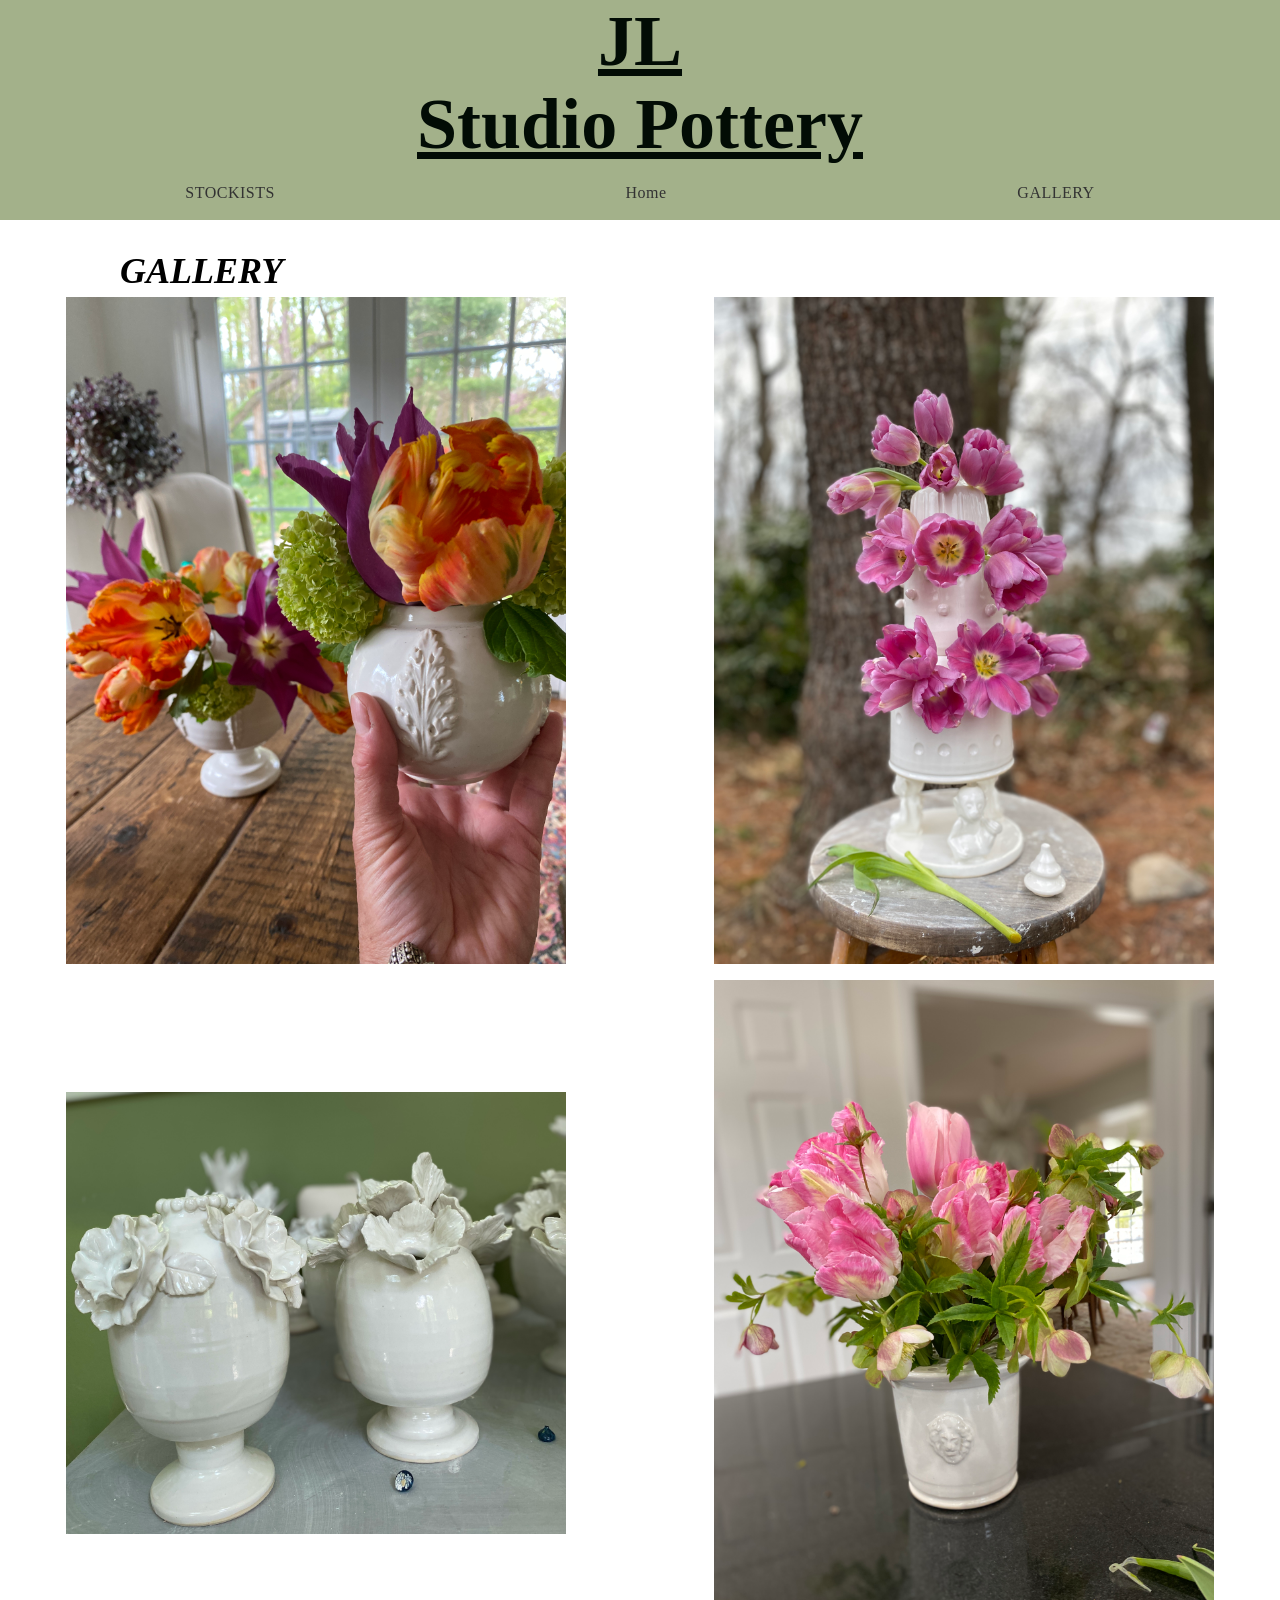
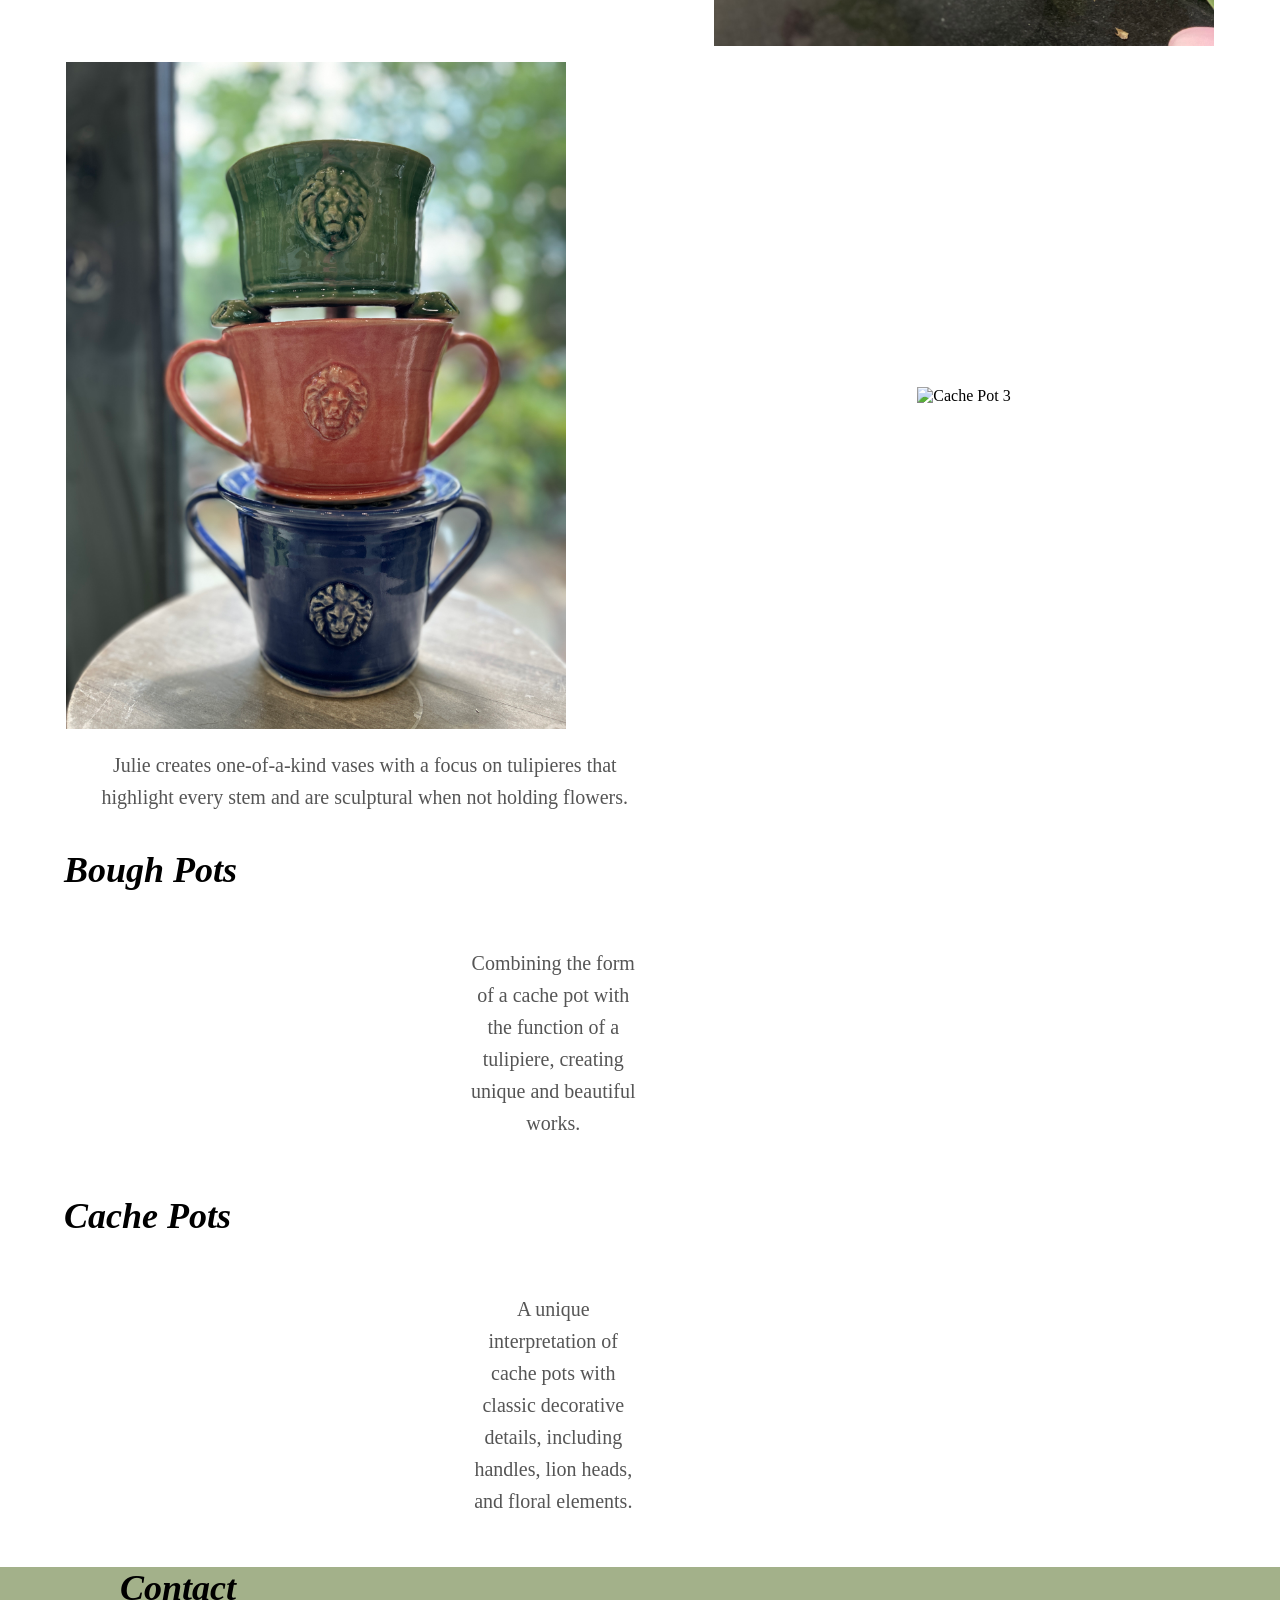
==== gallery.html @ 5f278a39 "Create gallery.html" ====
<!DOCTYPE html>
<html lang="en">

    <head>
        <meta charset="UTF-8">
        <meta name="Keywords" content="Handmade Pottery, Ceramic Art, Tulipieres, Pottery Vases">
        <meta name="author" content="Julie LoRusso">
        <meta name="viewport" content="width=device-width, initial-scale=1.0">
        <title>JL Studio Pottery</title>
        <link rel="stylesheet" href="styles.css">
        <link rel="stockists-section" href="stockist.html">
        <link rel="home-section" href="index.html">
        <link rel="image-section" href="gallery.html">
        <link rel="icon" href="assets/Logo.png" type="image/png">
    </head>

    <header>
        <h1>JL</h1>

        <h1>Studio Pottery</h1>  

        <div class="button-container">
            <a href="stockist.html">STOCKISTS</a>
            <a href="index.html">Home</a>
            <a href="gallery.html">GALLERY</a>
        </div>
    </header>


        <h2>
            GALLERY
        </h2>
        <div class="grid">
            <img class="grid_img" src="assets/Vase1.JPG" alt="Vase 1">
            <img class="grid_img" src="assets/Vase3.JPG" alt="Vase 2">
            <img class="grid_img" src="assets/Vase2.JPG" alt="Vase 3">
            <img class="grid_img" src="assets/Cache_Pot1.JPG" alt="Cache Pot 1">
            <img class="grid_img" src="assets/Cache_Pot2.JPG" alt="Cache Pot 2">
            <img class="grid_img" ssrc="assets/Cache_Pot3.JPG" alt="Cache Pot 3">
        </div>


    




















                <div class="photo-item">
                    
                    <p>Julie creates one-of-a-kind vases with a focus on tulipieres that highlight every stem and are sculptural when not holding flowers.</p>
                </div>
                <div class="photo-item">
                   
                    <p></p>
                </div>
            </div>
        </div>

        <!-- Bough Pots Section -->
        <div class="works-category">
            <h3>Bough Pots</h3>
            <div class="photo-grid">
                <div class="photo-item">
                   
                </div>
                <div class="photo-item">
             
                    <p>Combining the form of a cache pot with the function of a tulipiere, creating unique and beautiful works.</p>
                </div>
                <div class="photo-item">
                    
                </div>
            </div>
        </div>

        <!-- Cache Pots Section -->
        <div class="works-category">
            <h3>Cache Pots</h3>
            <div class="photo-grid">
                <div class="photo-item">

                </div>
                <div class="photo-item">
                    
                    <p>A unique interpretation of cache pots with classic decorative details, including handles, lion heads, and floral elements.</p>
                </div>
                <div class="photo-item">
                    
                </div>
            </div>
        </div>
    </section>









    <footer>
        <h2>
            Contact
        </h2>
        <a href="https://www.instagram.com/jl_pottery?utm_source=ig_web_button_share_sheet&igsh=ZDNlZDc0MzIxNw==">
            <img class="icon" src="assets/instagram.svg" alt="Instagram">
        </a>
        
        <a href="mailto:jlstudiopottery@gmail.com" class="email-button">
            <img class="icon" src="assets/Email.png" alt="Email">
        </a>
</footer>
</body>

</html>
---- styles.css ----
header {
    background-color: #A3B18A;
}

body {
    background-color: #FFFFFF;
    margin: 0;
}

h1 {
    font-size: 72px;
    color: rgb(2, 12, 5);
    margin: 0;
    text-decoration: underline;
    font-family: 'Georgia', serif;
    text-align: center;    
    
}

h2 {
    color: rgb(0, 0, 0);
    margin-left: 120px;
    margin-bottom: 5px;
    font-style: italic;
    font-size: 36px; 
    font-weight: bold;

}

h3 {
    padding-left: 5%;
    font-size: 36px;
    font-style: italic;
}

p {
    margin-left: 7%;
    margin-right: 50%;
    font-size: 20px;
    line-height: 1.6;
    color: #555;
}

footer {
    background-color: #A3B18A;
}

table {
    border: 1px solid black;
    border-collapse: collapse; /* Ensures borders don’t double up */
}

td, th, tr {
    border: 0px solid black;
    padding: 8px;
    text-align: center;
    font-size: 25px; /* Add 'px' to specify units for font size */
}

td a, th a {
    font-size: initial; /* Apply same font size to links */
    color: inherit; /* Make links inherit the text color of the parent */
    text-decoration: none; /* Optional: Remove underline from links */
}



.photo-grid {
    display: grid;
    grid-template-columns: repeat(3, 1fr);
    gap: 15px;
    margin: 20px;
}

.photo-item {
    text-align: center;
    margin: 0;
}


a {
    text-decoration: none;
    color: #4A4A4A; 
    font-family: 'Georgia', serif;
    font-size: 16px;
    letter-spacing: 0.5px;
    transition: color 0.3s ease, transform 0.3s ease;
}
  
    a:hover {
    color: #270eb5; 
    transform: translateY(-2px); 
}
  
  a:focus {
    outline: none;
    border-bottom: 2px solid #150267;
}
  

.button-container {
    display: flex;
    justify-content: space-around;
    align-items: center;
    padding: 10px;
    background-color: #A3B18A; 
}

.button-container a {
    text-decoration: none;
    color: #333;
    font-size: 16px;
    padding: 8px 12px;
    transition: color 0.3s ease;
}

.button-container a:hover {
    color: #007bff; 
}

.centered-flex {
	display: flex;
	justify-content: center;
	align-items: center;
}




#main-img {
    margin: 20px;
}


.icon {
    width: clamp(50px, 3vw, 100px);
    margin-left: 100px;
  }
  
#stockist_table {
    margin-left: 10%;
    margin-right: 10%;
    display: block;
} 

.website_link {
    color: #A3B18A;
    white-space: nowrap;
}

.grid {
    display: grid;
    grid-template-columns: repeat(2, 1fr); /* Create 3 equal columns */
    gap: 16px; /* Add spacing between items */
    justify-items: center; /* Center items horizontally within their grid cells */
    align-items: center; /* Center items vertically within their grid cells */
}

.grid_img {
    max-width: 500px; /* Ensure images fit within their grid cells */
    height: auto; /* Maintain aspect ratio */
}
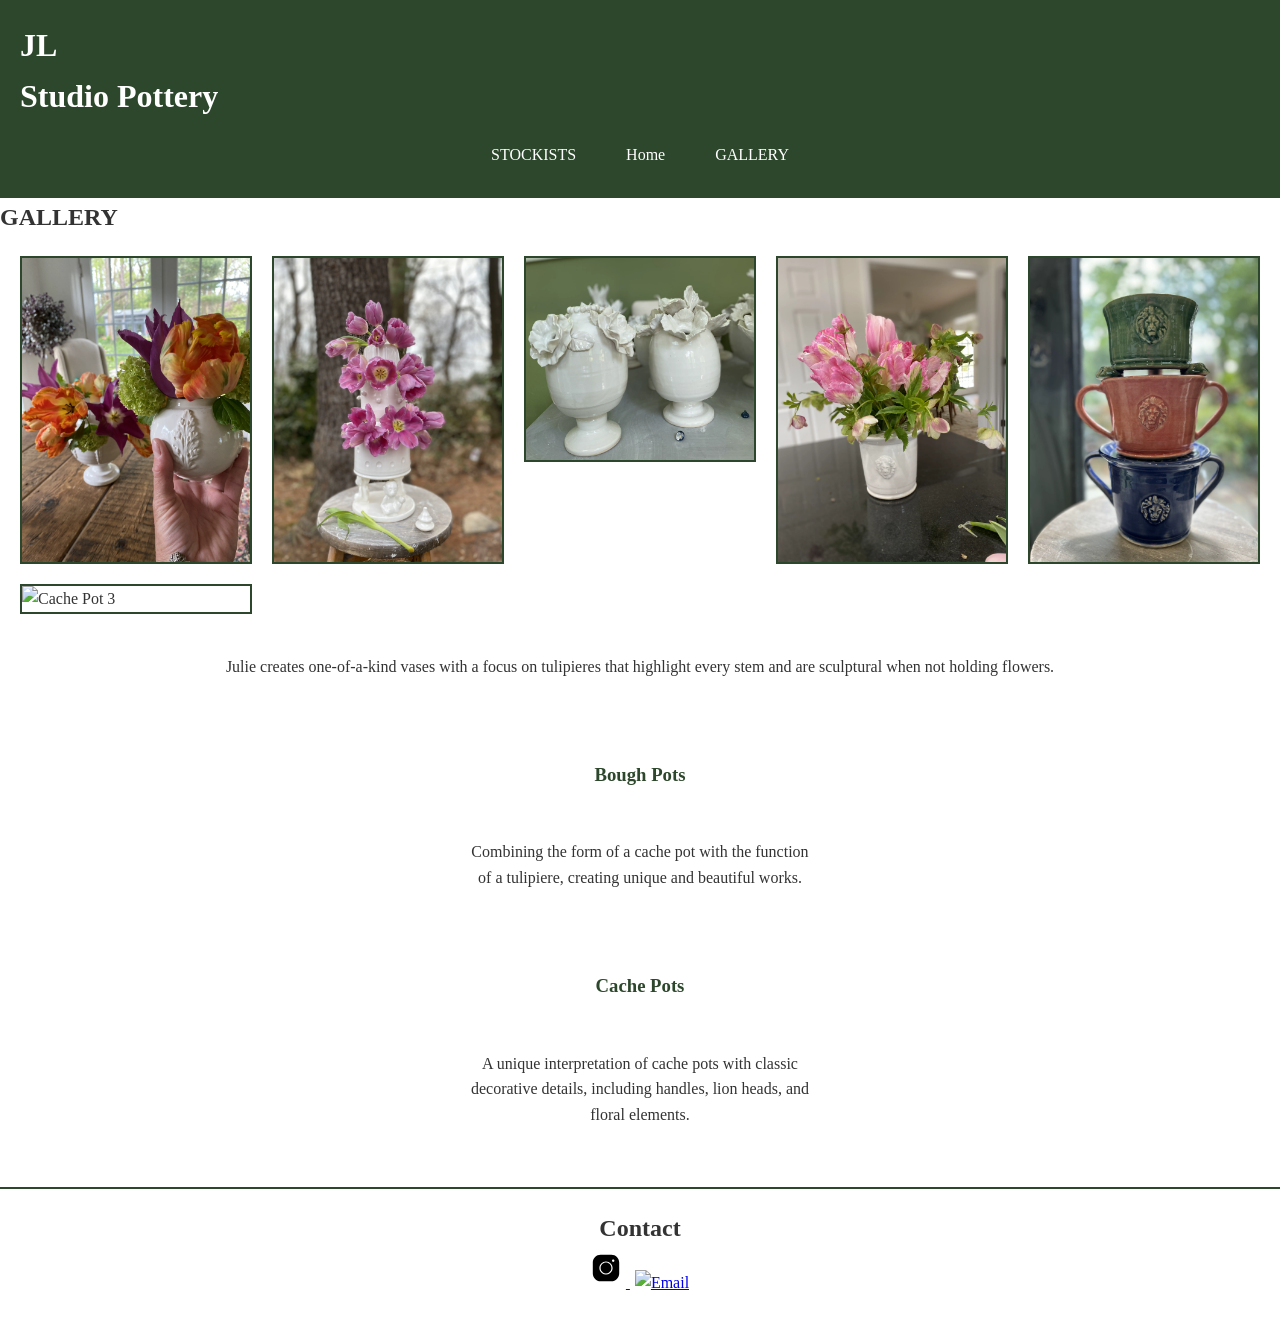
==== commit bbc1a473: "Update gallery.html" ====
--- a/gallery.html
+++ b/gallery.html
@@ -31,12 +31,12 @@
             GALLERY
         </h2>
         <div class="grid">
-            <img class="grid_img" src="assets/Vase1.JPG" alt="Vase 1">
-            <img class="grid_img" src="assets/Vase3.JPG" alt="Vase 2">
-            <img class="grid_img" src="assets/Vase2.JPG" alt="Vase 3">
-            <img class="grid_img" src="assets/Cache_Pot1.JPG" alt="Cache Pot 1">
-            <img class="grid_img" src="assets/Cache_Pot2.JPG" alt="Cache Pot 2">
-            <img class="grid_img" ssrc="assets/Cache_Pot3.JPG" alt="Cache Pot 3">
+            <img class="grid_img" src="assets/Vase1.webp" alt="Vase 1">
+            <img class="grid_img" src="assets/Vase3.webp" alt="Vase 2">
+            <img class="grid_img" src="assets/Vase2.webp" alt="Vase 3">
+            <img class="grid_img" src="assets/Cache_Pot1.webp" alt="Cache Pot 1">
+            <img class="grid_img" src="assets/Cache_Pot2.webp" alt="Cache Pot 2">
+            <img class="grid_img" ssrc="assets/Cache_Pot3.webp" alt="Cache Pot 3">
         </div>
 
 
--- a/styles.css
+++ b/styles.css
@@ -1,163 +1,252 @@
+/* Reset & Variables */
+* {
+  margin: 0;
+  padding: 0;
+  box-sizing: border-box;
+}
+
+:root {
+  --accent-color: #2c472b; /* Specified dark green */
+  --bg-color: #fff;
+  --text-color: #333;
+  --header-text: #fff;
+  --transition: 0.3s ease;
+}
+
+/* Global Styles */
+body {
+  background: var(--bg-color);
+  color: var(--text-color);
+  font-family: 'Crimson Text', serif;
+  line-height: 1.6;
+}
+
+/* Header */
 header {
-    background-color: #A3B18A;
-}
-
-body {
-    background-color: #FFFFFF;
-    margin: 0;
-}
-
-h1 {
-    font-size: 72px;
-    color: rgb(2, 12, 5);
-    margin: 0;
-    text-decoration: underline;
-    font-family: 'Georgia', serif;
-    text-align: center;    
-    
-}
-
-h2 {
-    color: rgb(0, 0, 0);
-    margin-left: 120px;
-    margin-bottom: 5px;
-    font-style: italic;
-    font-size: 36px; 
-    font-weight: bold;
-
-}
-
-h3 {
-    padding-left: 5%;
-    font-size: 36px;
-    font-style: italic;
-}
-
-p {
-    margin-left: 7%;
-    margin-right: 50%;
-    font-size: 20px;
-    line-height: 1.6;
-    color: #555;
-}
-
+  background: var(--accent-color);
+  padding: 20px;
+  position: sticky;
+  top: 0;
+  z-index: 100;
+}
+
+.header-content {
+  display: flex;
+  align-items: center;
+  justify-content: space-between;
+}
+
+header h1 {
+  font-family: 'Playfair Display', serif;
+  font-weight: 600;
+  color: var(--header-text);
+}
+
+.main-nav ul {
+  list-style: none;
+  display: flex;
+  gap: 20px;
+}
+
+.main-nav a {
+  text-decoration: none;
+  color: var(--header-text);
+  transition: color var(--transition);
+}
+
+.main-nav a:hover {
+  color: var(--bg-color);
+}
+
+/* Hero Section */
+.hero {
+  text-align: center;
+  padding: 20px;
+}
+
+.responsive-image {
+  width: 100%;
+  max-width: 80%;
+  height: auto;
+  transition: transform var(--transition);
+  margin: 0 auto;
+}
+
+.responsive-image:hover {
+  transform: scale(1.05);
+}
+
+/* About Section */
+.about-section {
+  padding: 40px 20px;
+}
+
+.about-section h2 {
+  margin-bottom: 20px;
+  color: var(--accent-color);
+}
+
+.lead-text {
+  font-size: 1.1em;
+  margin-bottom: 20px;
+}
+
+/* CTA Section */
+.cta-section {
+  background: var(--accent-color);
+  color: #fff;
+  padding: 40px 20px;
+  text-align: center;
+  animation: fadeIn 2s ease-in-out;
+}
+
+.cta-button {
+  display: inline-block;
+  background: #fff;
+  color: var(--accent-color);
+  padding: 10px 20px;
+  margin-top: 20px;
+  text-decoration: none;
+  transition: background var(--transition), color var(--transition);
+}
+
+.cta-button:hover {
+  background: var(--accent-color);
+  color: #fff;
+}
+
+/* Footer */
 footer {
-    background-color: #A3B18A;
-}
-
-table {
-    border: 1px solid black;
-    border-collapse: collapse; /* Ensures borders don’t double up */
-}
-
-td, th, tr {
-    border: 0px solid black;
-    padding: 8px;
-    text-align: center;
-    font-size: 25px; /* Add 'px' to specify units for font size */
-}
-
-td a, th a {
-    font-size: initial; /* Apply same font size to links */
-    color: inherit; /* Make links inherit the text color of the parent */
-    text-decoration: none; /* Optional: Remove underline from links */
-}
-
-
-
+  background: var(--bg-color);
+  border-top: 2px solid var(--accent-color);
+  padding: 20px;
+  text-align: center;
+}
+
+.footer-heading {
+  color: var(--accent-color);
+  margin-bottom: 10px;
+}
+
+.social-links {
+  margin-bottom: 10px;
+}
+
+.social-icon img {
+  width: 30px;
+  height: 30px;
+  transition: transform var(--transition);
+}
+
+.social-icon img:hover {
+  transform: scale(1.1);
+}
+
+/* Animations */
+@keyframes fadeIn {
+  from { opacity: 0; }
+  to { opacity: 1; }
+}
+
+/* Responsive */
+@media (max-width: 768px) {
+  .header-content {
+    flex-direction: column;
+  }
+  .main-nav ul {
+    flex-direction: column;
+    gap: 10px;
+  }
+  .responsive-image {
+    max-width: 90%;
+  }
+}
+
+/* ---------------- Gallery Page Styles ---------------- */
+
+/* Button Container in Header */
+.button-container {
+  display: flex;
+  gap: 20px;
+  justify-content: center;
+  margin-top: 10px;
+}
+
+.button-container a {
+  background: var(--accent-color);
+  color: var(--header-text);
+  padding: 10px 15px;
+  text-decoration: none;
+  transition: background var(--transition);
+}
+
+.button-container a:hover {
+  background: var(--bg-color);
+  color: var(--accent-color);
+  border: 1px solid var(--accent-color);
+}
+
+/* Gallery Grid */
+.grid {
+  display: grid;
+  grid-template-columns: repeat(auto-fit, minmax(200px, 1fr));
+  gap: 20px;
+  padding: 20px;
+}
+
+.grid_img {
+  width: 100%;
+  height: auto;
+  border: 2px solid var(--accent-color);
+  transition: transform var(--transition);
+}
+
+.grid_img:hover {
+  transform: scale(1.05);
+}
+
+/* Photo Item */
+.photo-item {
+  padding: 20px;
+  text-align: center;
+}
+
+/* Works Category */
+.works-category {
+  padding: 20px;
+}
+
+.works-category h3 {
+  color: var(--accent-color);
+  margin-bottom: 10px;
+  text-align: center;
+}
+
+/* Photo Grid within Works Category */
 .photo-grid {
-    display: grid;
-    grid-template-columns: repeat(3, 1fr);
-    gap: 15px;
-    margin: 20px;
-}
-
-.photo-item {
-    text-align: center;
-    margin: 0;
-}
-
-
-a {
-    text-decoration: none;
-    color: #4A4A4A; 
-    font-family: 'Georgia', serif;
-    font-size: 16px;
-    letter-spacing: 0.5px;
-    transition: color 0.3s ease, transform 0.3s ease;
-}
-  
-    a:hover {
-    color: #270eb5; 
-    transform: translateY(-2px); 
-}
-  
-  a:focus {
-    outline: none;
-    border-bottom: 2px solid #150267;
-}
-  
-
-.button-container {
-    display: flex;
-    justify-content: space-around;
-    align-items: center;
-    padding: 10px;
-    background-color: #A3B18A; 
-}
-
-.button-container a {
-    text-decoration: none;
-    color: #333;
-    font-size: 16px;
-    padding: 8px 12px;
-    transition: color 0.3s ease;
-}
-
-.button-container a:hover {
-    color: #007bff; 
-}
-
-.centered-flex {
-	display: flex;
-	justify-content: center;
-	align-items: center;
-}
-
-
-
-
-#main-img {
-    margin: 20px;
-}
-
-
+  display: grid;
+  grid-template-columns: repeat(auto-fit, minmax(200px, 1fr));
+  gap: 20px;
+  padding: 20px;
+}
+
+/* Footer Icon */
 .icon {
-    width: clamp(50px, 3vw, 100px);
-    margin-left: 100px;
-  }
-  
-#stockist_table {
-    margin-left: 10%;
-    margin-right: 10%;
-    display: block;
-} 
-
-.website_link {
-    color: #A3B18A;
-    white-space: nowrap;
-}
-
-.grid {
-    display: grid;
-    grid-template-columns: repeat(2, 1fr); /* Create 3 equal columns */
-    gap: 16px; /* Add spacing between items */
-    justify-items: center; /* Center items horizontally within their grid cells */
-    align-items: center; /* Center items vertically within their grid cells */
-}
-
-.grid_img {
-    max-width: 500px; /* Ensure images fit within their grid cells */
-    height: auto; /* Maintain aspect ratio */
-}
-
+  width: 30px;
+  height: 30px;
+  margin: 5px;
+  transition: transform var(--transition);
+}
+
+.icon:hover {
+  transform: scale(1.1);
+}
+
+/* Responsive Adjustments for Gallery Page */
+@media (max-width: 768px) {
+  .button-container {
+    flex-direction: column;
+    gap: 10px;
+  }
+}
+
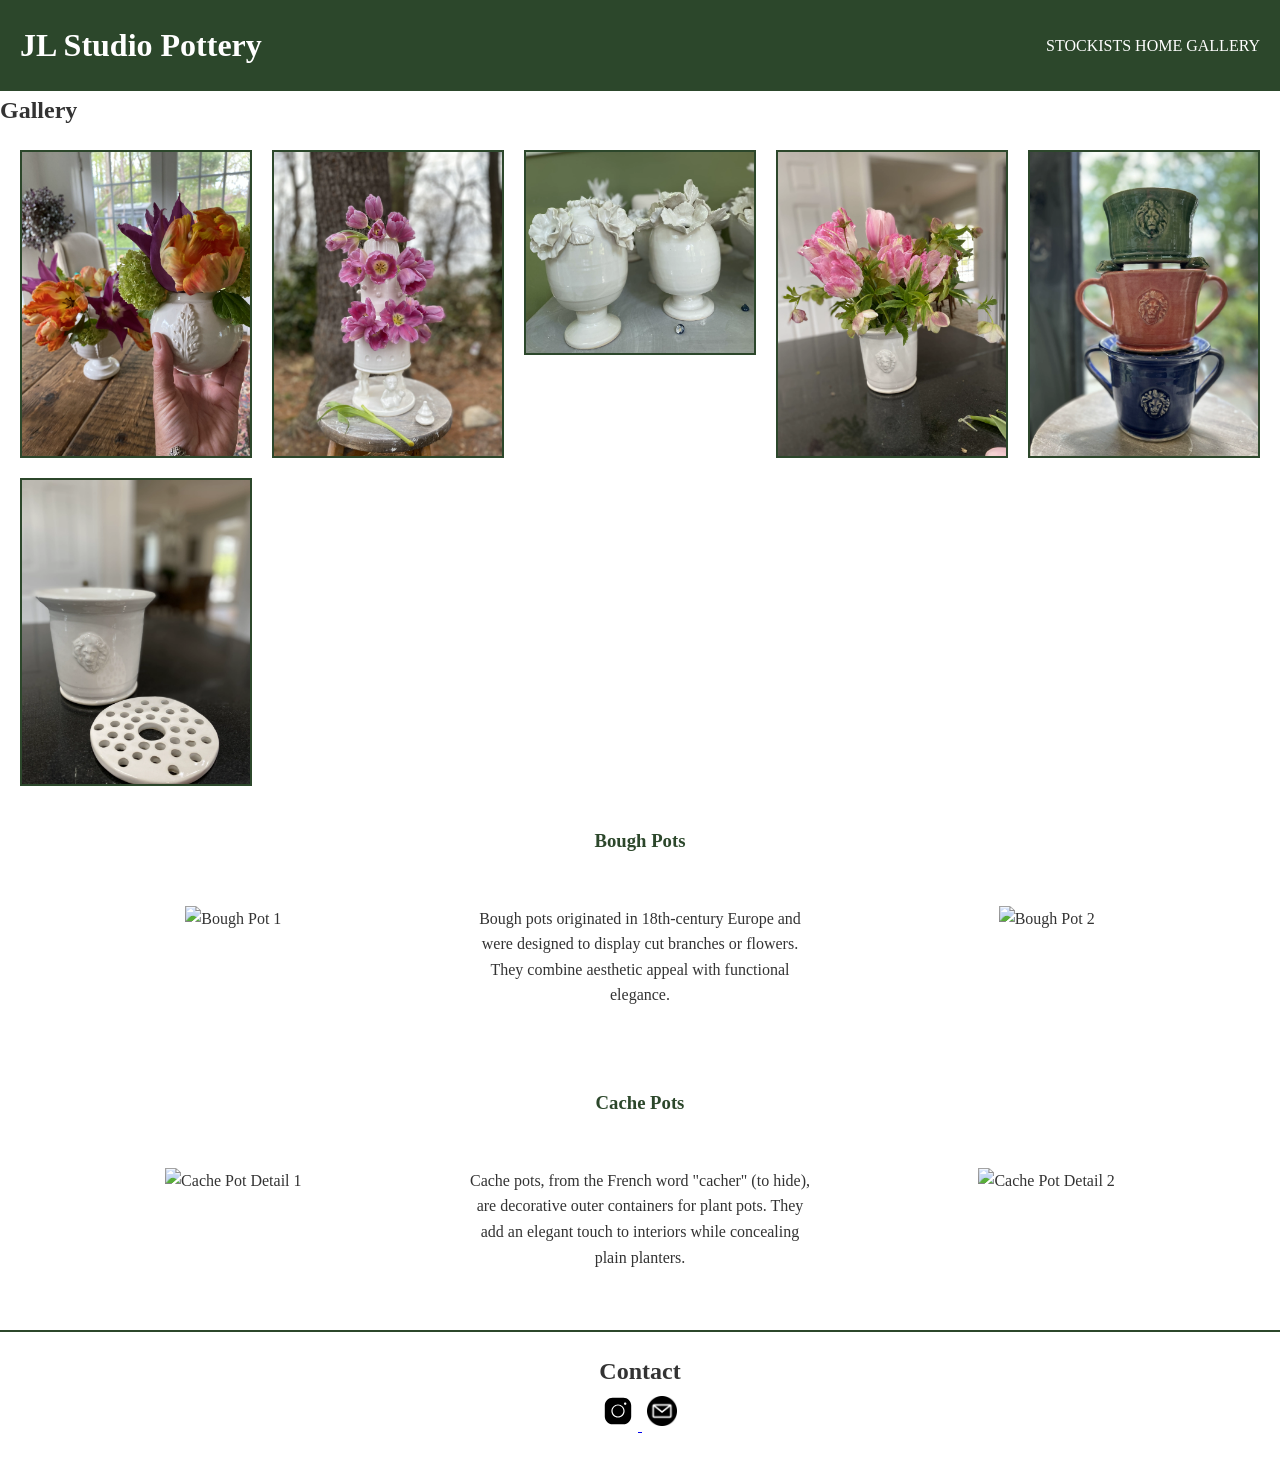
==== commit 4ce34d7a: "Update gallery.html" ====
--- a/gallery.html
+++ b/gallery.html
@@ -1,134 +1,82 @@
 <!DOCTYPE html>
 <html lang="en">
-
-    <head>
-        <meta charset="UTF-8">
-        <meta name="Keywords" content="Handmade Pottery, Ceramic Art, Tulipieres, Pottery Vases">
-        <meta name="author" content="Julie LoRusso">
-        <meta name="viewport" content="width=device-width, initial-scale=1.0">
-        <title>JL Studio Pottery</title>
-        <link rel="stylesheet" href="styles.css">
-        <link rel="stockists-section" href="stockist.html">
-        <link rel="home-section" href="index.html">
-        <link rel="image-section" href="gallery.html">
-        <link rel="icon" href="assets/Logo.png" type="image/png">
-    </head>
-
+  <head>
+    <meta charset="UTF-8" />
+    <meta name="Keywords" content="Handmade Pottery, Ceramic Art, Tulipieres, Pottery Vases" />
+    <meta name="author" content="Julie LoRusso" />
+    <meta name="viewport" content="width=device-width, initial-scale=1.0" />
+    <title>JL Studio Pottery - Gallery</title>
+    <link rel="stylesheet" href="styles.css" />
+    <link rel="icon" href="assets/Logo.webp" type="image/webp" />
+  </head>
+  <body>
     <header>
-        <h1>JL</h1>
-
-        <h1>Studio Pottery</h1>  
-
-        <div class="button-container">
-            <a href="stockist.html">STOCKISTS</a>
-            <a href="index.html">Home</a>
-            <a href="gallery.html">GALLERY</a>
+      <div class="header-content">
+        <h1 class="centered-title">JL Studio Pottery</h1>
+        <nav class="main-nav">
+          <a href="stockist.html">STOCKISTS</a>
+          <a href="index.html">HOME</a>
+          <a href="gallery.html">GALLERY</a>
+        </nav>
+      </div>
+    </header>
+    <main>
+      <section class="gallery-section">
+        <h2 class="centered-title">Gallery</h2>
+        <div class="grid">
+          <img class="grid_img" src="assets/Vase1.webp" alt="Vase 1" />
+          <img class="grid_img" src="assets/Vase3.webp" alt="Vase 2" />
+          <img class="grid_img" src="assets/Vase2.webp" alt="Vase 3" />
+          <img class="grid_img" src="assets/Cache_Pot1.webp" alt="Cache Pot 1" />
+          <img class="grid_img" src="assets/Cache_Pot2.webp" alt="Cache Pot 2" />
+          <img class="grid_img" src="assets/Cache_Pot3.webp" alt="Cache Pot 3" />
         </div>
-    </header>
-
-
-        <h2>
-            GALLERY
-        </h2>
-        <div class="grid">
-            <img class="grid_img" src="assets/Vase1.webp" alt="Vase 1">
-            <img class="grid_img" src="assets/Vase3.webp" alt="Vase 2">
-            <img class="grid_img" src="assets/Vase2.webp" alt="Vase 3">
-            <img class="grid_img" src="assets/Cache_Pot1.webp" alt="Cache Pot 1">
-            <img class="grid_img" src="assets/Cache_Pot2.webp" alt="Cache Pot 2">
-            <img class="grid_img" ssrc="assets/Cache_Pot3.webp" alt="Cache Pot 3">
+      </section>
+      <section class="works-section">
+        <div class="works-category">
+          <h3>Bough Pots</h3>
+          <div class="photo-grid">
+            <div class="photo-item">
+              <img src="assets/BoughPot1.webp" alt="Bough Pot 1" />
+            </div>
+            <div class="photo-item">
+              <p>
+                Bough pots originated in 18th-century Europe and were designed to display cut branches or flowers. They combine aesthetic appeal with functional elegance.
+              </p>
+            </div>
+            <div class="photo-item">
+              <img src="assets/BoughPot2.webp" alt="Bough Pot 2" />
+            </div>
+          </div>
         </div>
-
-
-    
-
-
-
-
-
-
-
-
-
-
-
-
-
-
-
-
-
-
-
-
-                <div class="photo-item">
-                    
-                    <p>Julie creates one-of-a-kind vases with a focus on tulipieres that highlight every stem and are sculptural when not holding flowers.</p>
-                </div>
-                <div class="photo-item">
-                   
-                    <p></p>
-                </div>
+        <div class="works-category">
+          <h3>Cache Pots</h3>
+          <div class="photo-grid">
+            <div class="photo-item">
+              <img src="assets/CachePotDetail1.webp" alt="Cache Pot Detail 1" />
             </div>
+            <div class="photo-item">
+              <p>
+                Cache pots, from the French word "cacher" (to hide), are decorative outer containers for plant pots. They add an elegant touch to interiors while concealing plain planters.
+              </p>
+            </div>
+            <div class="photo-item">
+              <img src="assets/CachePotDetail2.webp" alt="Cache Pot Detail 2" />
+            </div>
+          </div>
         </div>
-
-        <!-- Bough Pots Section -->
-        <div class="works-category">
-            <h3>Bough Pots</h3>
-            <div class="photo-grid">
-                <div class="photo-item">
-                   
-                </div>
-                <div class="photo-item">
-             
-                    <p>Combining the form of a cache pot with the function of a tulipiere, creating unique and beautiful works.</p>
-                </div>
-                <div class="photo-item">
-                    
-                </div>
-            </div>
-        </div>
-
-        <!-- Cache Pots Section -->
-        <div class="works-category">
-            <h3>Cache Pots</h3>
-            <div class="photo-grid">
-                <div class="photo-item">
-
-                </div>
-                <div class="photo-item">
-                    
-                    <p>A unique interpretation of cache pots with classic decorative details, including handles, lion heads, and floral elements.</p>
-                </div>
-                <div class="photo-item">
-                    
-                </div>
-            </div>
-        </div>
-    </section>
-
-
-
-
-
-
-
-
-
+      </section>
+    </main>
     <footer>
-        <h2>
-            Contact
-        </h2>
-        <a href="https://www.instagram.com/jl_pottery?utm_source=ig_web_button_share_sheet&igsh=ZDNlZDc0MzIxNw==">
-            <img class="icon" src="assets/instagram.svg" alt="Instagram">
+      <h2 class="centered-title">Contact</h2>
+      <div class="footer-social">
+        <a href="https://www.instagram.com/jl_pottery" aria-label="Instagram">
+          <img class="icon" src="assets/instagram.svg" alt="Instagram" />
         </a>
-        
-        <a href="mailto:jlstudiopottery@gmail.com" class="email-button">
-            <img class="icon" src="assets/Email.png" alt="Email">
+        <a href="mailto:jlstudiopottery@gmail.com" aria-label="Email">
+          <img class="icon" src="assets/Email.webp" alt="Email" />
         </a>
-</footer>
-</body>
-
+      </div>
+    </footer>
+  </body>
 </html>
-
- 
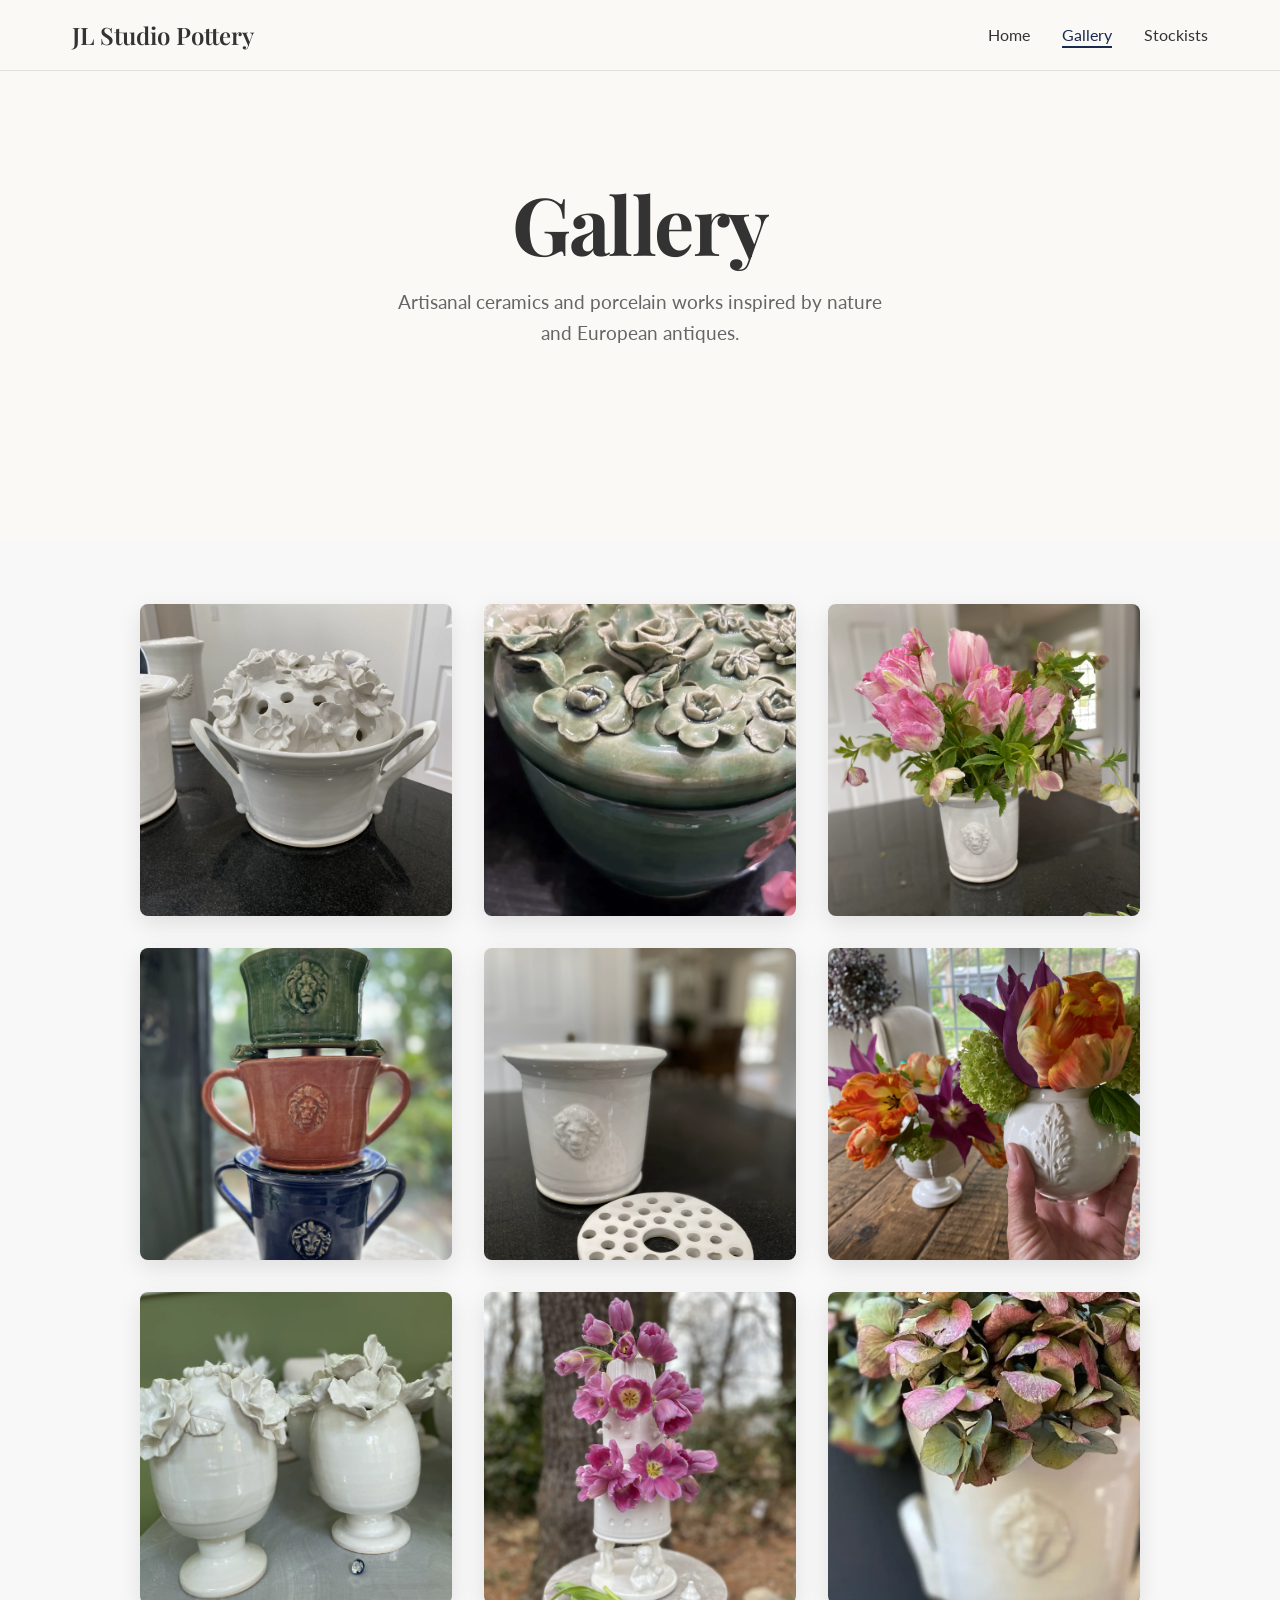
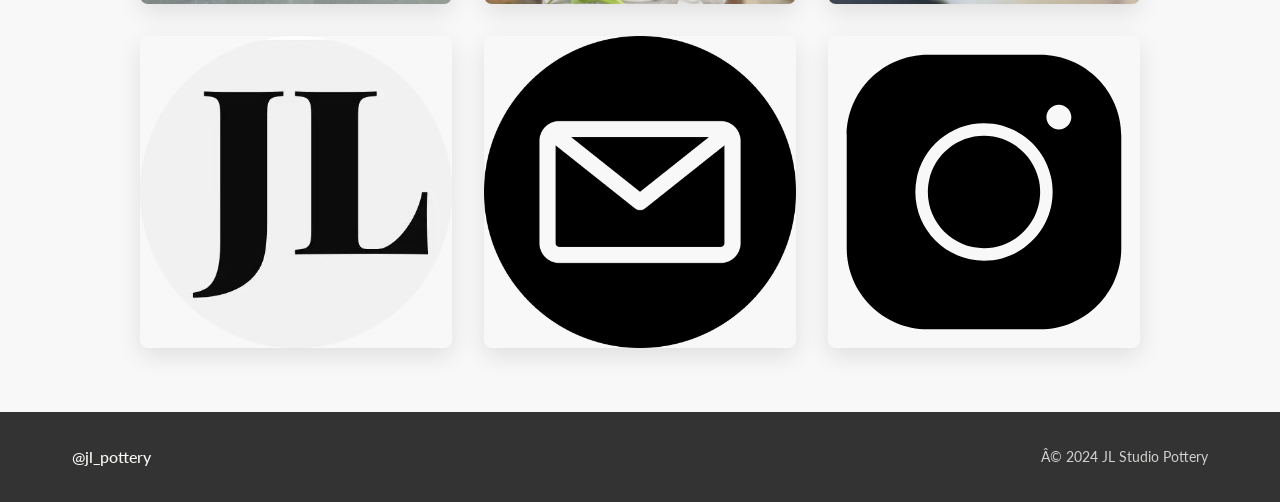
==== commit d4ce3dbf: "Complete implementation of all stages in IMPLEMENTATION_PLAN.md" ====
--- a/gallery.html
+++ b/gallery.html
@@ -1,82 +1,134 @@
 <!DOCTYPE html>
 <html lang="en">
-  <head>
-    <meta charset="UTF-8" />
-    <meta name="Keywords" content="Handmade Pottery, Ceramic Art, Tulipieres, Pottery Vases" />
-    <meta name="author" content="Julie LoRusso" />
-    <meta name="viewport" content="width=device-width, initial-scale=1.0" />
-    <title>JL Studio Pottery - Gallery</title>
-    <link rel="stylesheet" href="styles.css" />
-    <link rel="icon" href="assets/Logo.webp" type="image/webp" />
-  </head>
-  <body>
-    <header>
-      <div class="header-content">
-        <h1 class="centered-title">JL Studio Pottery</h1>
-        <nav class="main-nav">
-          <a href="stockist.html">STOCKISTS</a>
-          <a href="index.html">HOME</a>
-          <a href="gallery.html">GALLERY</a>
-        </nav>
-      </div>
-    </header>
-    <main>
-      <section class="gallery-section">
-        <h2 class="centered-title">Gallery</h2>
-        <div class="grid">
-          <img class="grid_img" src="assets/Vase1.webp" alt="Vase 1" />
-          <img class="grid_img" src="assets/Vase3.webp" alt="Vase 2" />
-          <img class="grid_img" src="assets/Vase2.webp" alt="Vase 3" />
-          <img class="grid_img" src="assets/Cache_Pot1.webp" alt="Cache Pot 1" />
-          <img class="grid_img" src="assets/Cache_Pot2.webp" alt="Cache Pot 2" />
-          <img class="grid_img" src="assets/Cache_Pot3.webp" alt="Cache Pot 3" />
+<head>
+    <meta charset=\"UTF-8\">
+    <meta name=\"viewport\" content=\"width=device-width, initial-scale=1.0\">
+    <meta name=\"description\" content=\"Explore the gallery of JL Studio Pottery by Julie LoRusso. Discover unique artisanal ceramics and porcelain works inspired by nature and European antiques.\">
+    <!-- Open Graph / Facebook -->
+    <meta property=\"og:type\" content=\"website\">
+    <meta property=\"og:url\" content=\"https://jlstudiopottery.com/gallery.html\">
+    <meta property=\"og:title\" content=\"Gallery - JL Studio Pottery\">
+    <meta property=\"og:description\" content=\"Explore the gallery of JL Studio Pottery by Julie LoRusso. Discover unique artisanal ceramics and porcelain works inspired by nature and European antiques.\">
+    <meta property=\"og:image\" content=\"https://jlstudiopottery.com/assets/Bough_Pot1.webp\">
+    <!-- Twitter -->
+    <meta property=\"twitter:card\" content=\"summary_large_image\">
+    <meta property=\"twitter:url\" content=\"https://jlstudiopottery.com/gallery.html\">
+    <meta property=\"twitter:title\" content=\"Gallery - JL Studio Pottery\">
+    <meta property=\"twitter:description\" content=\"Explore the gallery of JL Studio Pottery by Julie LoRusso. Discover unique artisanal ceramics and porcelain works inspired by nature and European antiques.\">
+    <meta property=\"twitter:image\" content=\"https://jlstudiopottery.com/assets/Bough_Pot1.webp\">
+    <title>Gallery - JL Studio Pottery</title>
+    
+    <!-- Google Fonts -->
+    <link rel="preconnect" href="https://fonts.googleapis.com">
+    <link rel="preconnect" href="https://fonts.gstatic.com" crossorigin>
+    <link href="https://fonts.googleapis.com/css2?family=Playfair+Display:wght@400;600;700&family=Lato:wght@300;400;700&display=swap" rel="stylesheet">
+    
+    <!-- Stylesheet -->
+    <link rel="stylesheet" href="style.css">
+</head>
+<body>
+    <!-- Global Navigation -->
+    <nav class="global-nav">
+        <div class="container">
+            <div class="nav-content">
+                <a href="index.html" class="nav-logo">JL Studio Pottery</a>
+                <ul class="nav-links">
+                    <li><a href="index.html" class="nav-link">Home</a></li>
+                    <li><a href="gallery.html" class="nav-link active">Gallery</a></li>
+                    <li><a href="index.html#stockists" class="nav-link">Stockists</a></li>
+                </ul>
+            </div>
         </div>
-      </section>
-      <section class="works-section">
-        <div class="works-category">
-          <h3>Bough Pots</h3>
-          <div class="photo-grid">
-            <div class="photo-item">
-              <img src="assets/BoughPot1.webp" alt="Bough Pot 1" />
+    </nav>
+
+    <!-- Gallery Header -->
+    <section class="gallery-header">
+        <div class="container">
+            <h1>Gallery</h1>
+            <p>Artisanal ceramics and porcelain works inspired by nature and European antiques.</p>
+        </div>
+    </section>
+
+    <!-- Gallery Grid -->
+    <section class="gallery">
+        <div class="container">
+            <div class="gallery-grid">
+                <!-- Pottery and floral-themed images -->
+                <div class="gallery-item">
+                    <img src="assets/Bough_Pot1.webp" 
+                         alt="Bough Pot 1" 
+                         class="gallery-image">
+                </div>
+                <div class="gallery-item">
+                    <img src="assets/Bough_Pot2.webp" 
+                         alt="Bough Pot 2" 
+                         class="gallery-image">
+                </div>
+                <div class="gallery-item">
+                    <img src="assets/Cache_Pot1.webp" 
+                         alt="Cache Pot 1" 
+                         class="gallery-image">
+                </div>
+                <div class="gallery-item">
+                    <img src="assets/Cache_Pot2.webp" 
+                         alt="Cache Pot 2" 
+                         class="gallery-image">
+                </div>
+                <div class="gallery-item">
+                    <img src="assets/Cache_Pot3.webp" 
+                         alt="Cache Pot 3" 
+                         class="gallery-image">
+                </div>
+                <div class="gallery-item">
+                    <img src="assets/Vase1.webp" 
+                         alt="Vase 1" 
+                         class="gallery-image">
+                </div>
+                <div class="gallery-item">
+                    <img src="assets/Vase2.webp" 
+                         alt="Vase 2" 
+                         class="gallery-image">
+                </div>
+                <div class="gallery-item">
+                    <img src="assets/Vase3.webp" 
+                         alt="Vase 3" 
+                         class="gallery-image">
+                </div>
+                <div class="gallery-item">
+                    <img src="assets/lion-urn.webp" 
+                         alt="Lion Urn" 
+                         class="gallery-image">
+                </div>
+                <div class="gallery-item">
+                    <img src="assets/Logo.webp" 
+                         alt="Logo" 
+                         class="gallery-image">
+                </div>
+                <div class="gallery-item">
+                    <img src="assets/Email.webp" 
+                         alt="Email" 
+                         class="gallery-image">
+                </div>
+                <div class="gallery-item">
+                    <img src="assets/instagram.svg" 
+                         alt="Instagram" 
+                         class="gallery-image">
+                </div>
             </div>
-            <div class="photo-item">
-              <p>
-                Bough pots originated in 18th-century Europe and were designed to display cut branches or flowers. They combine aesthetic appeal with functional elegance.
-              </p>
+        </div>
+    </section>
+
+    <!-- Global Footer -->
+    <footer class="global-footer">
+        <div class="container">
+            <div class="footer-content">
+                <a href="https://www.instagram.com/jl_pottery/" target="_blank" rel="noopener" class="footer-link">@jl_pottery</a>
+                <p class="footer-copyright">© 2024 JL Studio Pottery</p>
             </div>
-            <div class="photo-item">
-              <img src="assets/BoughPot2.webp" alt="Bough Pot 2" />
-            </div>
-          </div>
         </div>
-        <div class="works-category">
-          <h3>Cache Pots</h3>
-          <div class="photo-grid">
-            <div class="photo-item">
-              <img src="assets/CachePotDetail1.webp" alt="Cache Pot Detail 1" />
-            </div>
-            <div class="photo-item">
-              <p>
-                Cache pots, from the French word "cacher" (to hide), are decorative outer containers for plant pots. They add an elegant touch to interiors while concealing plain planters.
-              </p>
-            </div>
-            <div class="photo-item">
-              <img src="assets/CachePotDetail2.webp" alt="Cache Pot Detail 2" />
-            </div>
-          </div>
-        </div>
-      </section>
-    </main>
-    <footer>
-      <h2 class="centered-title">Contact</h2>
-      <div class="footer-social">
-        <a href="https://www.instagram.com/jl_pottery" aria-label="Instagram">
-          <img class="icon" src="assets/instagram.svg" alt="Instagram" />
-        </a>
-        <a href="mailto:jlstudiopottery@gmail.com" aria-label="Email">
-          <img class="icon" src="assets/Email.webp" alt="Email" />
-        </a>
-      </div>
     </footer>
-  </body>
+
+    <!-- JavaScript -->
+    <script src="script.js"></script>
+</body>
 </html>
--- a/style.css
+++ b/style.css
@@ -0,0 +1,416 @@
+/* ===== RESET & BASE STYLES ===== */
+* {
+    margin: 0;
+    padding: 0;
+    box-sizing: border-box;
+}
+
+html {
+    scroll-behavior: smooth;
+}
+
+body {
+    font-family: 'Lato', sans-serif;
+    font-weight: 400;
+    line-height: 1.6;
+    color: #333333;
+    background-color: #FAF9F6;
+    -webkit-font-smoothing: antialiased;
+    -moz-osx-font-smoothing: grayscale;
+}
+
+/* ===== TYPOGRAPHY ===== */
+h1, h2, h3, h4 {
+    font-family: 'Playfair Display', serif;
+    font-weight: 600;
+    line-height: 1.2;
+    margin-bottom: 1rem;
+}
+
+h1 {
+    font-size: clamp(3rem, 8vw, 5rem);
+    font-weight: 700;
+    letter-spacing: -0.02em;
+}
+
+h2 {
+    font-size: clamp(1.5rem, 4vw, 2.5rem);
+    font-weight: 400;
+    color: #192A51;
+}
+
+h3 {
+    font-size: clamp(1.8rem, 4vw, 2.2rem);
+    margin-bottom: 2rem;
+}
+
+h4 {
+    font-size: 1.3rem;
+    margin-bottom: 0.5rem;
+    color: #192A51;
+}
+
+p {
+    font-size: 1.1rem;
+    margin-bottom: 1.5rem;
+    max-width: 65ch;
+}
+
+/* ===== LAYOUT & CONTAINERS ===== */
+.container {
+    max-width: 1200px;
+    margin: 0 auto;
+    padding: 0 2rem;
+}
+
+section {
+    padding: 6rem 0;
+}
+
+/* ===== GLOBAL NAVIGATION ===== */
+.global-nav {
+    position: fixed;
+    top: 0;
+    left: 0;
+    right: 0;
+    background-color: rgba(250, 249, 246, 0.95);
+    backdrop-filter: blur(10px);
+    border-bottom: 1px solid rgba(0, 0, 0, 0.1);
+    z-index: 1000;
+    padding: 1rem 0;
+}
+
+.nav-content {
+    display: flex;
+    justify-content: space-between;
+    align-items: center;
+}
+
+.nav-logo {
+    font-family: 'Playfair Display', serif;
+    font-size: 1.5rem;
+    font-weight: 600;
+    color: #333333;
+    text-decoration: none;
+    transition: color 0.3s ease;
+}
+
+.nav-logo:hover {
+    color: #192A51;
+}
+
+.nav-links {
+    display: flex;
+    list-style: none;
+    gap: 2rem;
+}
+
+.nav-link {
+    color: #333333;
+    text-decoration: none;
+    font-weight: 400;
+    transition: color 0.3s ease;
+    position: relative;
+}
+
+.nav-link:hover,
+.nav-link.active {
+    color: #192A51;
+}
+
+.nav-link.active::after {
+    content: '';
+    position: absolute;
+    bottom: -4px;
+    left: 0;
+    right: 0;
+    height: 2px;
+    background-color: #192A51;
+}
+
+/* ===== HERO SECTION ===== */
+.hero {
+    min-height: 100vh;
+    display: flex;
+    align-items: center;
+    justify-content: center;
+    text-align: center;
+    background-color: #FAF9F6;
+    padding-top: 80px; /* Account for fixed nav */
+}
+
+.hero h1 {
+    margin-bottom: 1rem;
+}
+
+.hero h2 {
+    font-weight: 300;
+    opacity: 0.8;
+    margin-bottom: 2rem;
+}
+
+.hero-tagline {
+    font-size: 1.3rem;
+    line-height: 1.7;
+    max-width: 600px;
+    margin: 0 auto;
+    color: #666666;
+}
+
+/* ===== KEY IMAGE SECTION ===== */
+.key-image-section {
+    padding: 4rem 0;
+    background-color: #F8F8F8;
+}
+
+.key-image-wrapper {
+    max-width: 800px;
+    margin: 0 auto;
+    text-align: center;
+}
+
+.key-image {
+    width: 100%;
+    height: auto;
+    border-radius: 8px;
+    box-shadow: 0 20px 40px rgba(0, 0, 0, 0.1);
+    transition: transform 0.3s ease;
+}
+
+.key-image:hover {
+    transform: scale(1.02);
+}
+
+/* ===== STOCKISTS SECTION ===== */
+.stockists {
+    background-color: #FAF9F6;
+}
+
+.stockists-list {
+    display: flex;
+    flex-direction: column;
+    gap: 1rem;
+    max-width: 400px;
+}
+
+.stockist-link {
+    color: #192A51;
+    text-decoration: none;
+    font-weight: 500;
+    font-size: 1.1rem;
+    padding: 0.75rem 0;
+    border-bottom: 1px solid rgba(25, 42, 81, 0.2);
+    transition: all 0.3s ease;
+    display: inline-block;
+}
+
+.stockist-link:hover {
+    color: #333333;
+    border-bottom-color: #192A51;
+    transform: translateX(8px);
+}
+
+/* ===== GALLERY HEADER ===== */
+.gallery-header {
+    min-height: 60vh;
+    display: flex;
+    align-items: center;
+    justify-content: center;
+    text-align: center;
+    background-color: #FAF9F6;
+    padding-top: 80px; /* Account for fixed nav */
+}
+
+.gallery-header h1 {
+    margin-bottom: 1rem;
+}
+
+.gallery-header p {
+    font-size: 1.2rem;
+    color: #666666;
+    max-width: 500px;
+    margin: 0 auto;
+}
+
+/* ===== GALLERY GRID ===== */
+.gallery {
+    padding: 4rem 0;
+    background-color: #F8F8F8;
+}
+
+.gallery-grid {
+    display: grid;
+    grid-template-columns: repeat(3, 1fr);
+    gap: 2rem;
+    max-width: 1000px;
+    margin: 0 auto;
+}
+
+.gallery-item {
+    aspect-ratio: 1;
+    overflow: hidden;
+    border-radius: 8px;
+    box-shadow: 0 8px 25px rgba(0, 0, 0, 0.1);
+    transition: transform 0.3s ease, box-shadow 0.3s ease;
+}
+
+.gallery-item:hover {
+    transform: translateY(-4px);
+    box-shadow: 0 12px 35px rgba(0, 0, 0, 0.15);
+}
+
+.gallery-image {
+    width: 100%;
+    height: 100%;
+    object-fit: cover;
+    transition: transform 0.3s ease;
+}
+
+.gallery-item:hover .gallery-image {
+    transform: scale(1.05);
+}
+
+/* ===== GLOBAL FOOTER ===== */
+.global-footer {
+    background-color: #333333;
+    color: #FAF9F6;
+    padding: 2rem 0;
+}
+
+.footer-content {
+    display: flex;
+    justify-content: space-between;
+    align-items: center;
+    flex-wrap: wrap;
+    gap: 1rem;
+}
+
+.footer-link {
+    color: #FAF9F6;
+    text-decoration: none;
+    font-weight: 500;
+    transition: color 0.3s ease;
+}
+
+.footer-link:hover {
+    color: #B89F5D;
+}
+
+.footer-copyright {
+    margin-bottom: 0;
+    font-size: 0.9rem;
+    opacity: 0.8;
+}
+
+/* ===== RESPONSIVE DESIGN ===== */
+@media (max-width: 768px) {
+    .container {
+        padding: 0 1.5rem;
+    }
+    
+    section {
+        padding: 4rem 0;
+    }
+    
+    .hero {
+        min-height: 80vh;
+        padding: 2rem 0;
+    }
+    
+    .nav-content {
+        flex-direction: column;
+        gap: 1rem;
+    }
+    
+    .nav-links {
+        gap: 1.5rem;
+    }
+    
+    .gallery-grid {
+        grid-template-columns: repeat(2, 1fr);
+        gap: 1.5rem;
+    }
+    
+    .footer-content {
+        flex-direction: column;
+        text-align: center;
+    }
+    
+    .stockists-list {
+        max-width: 100%;
+    }
+}
+
+@media (max-width: 480px) {
+    .container {
+        padding: 0 1rem;
+    }
+    
+    section {
+        padding: 3rem 0;
+    }
+    
+    .hero {
+        min-height: 70vh;
+    }
+    
+    .gallery-grid {
+        grid-template-columns: 1fr;
+        gap: 1rem;
+    }
+    
+    .nav-links {
+        gap: 1rem;
+    }
+    
+    .nav-link {
+        font-size: 0.9rem;
+    }
+}
+
+/* ===== ANIMATIONS ===== */
+@keyframes fadeInUp {
+    from {
+        opacity: 0;
+        transform: translateY(30px);
+    }
+    to {
+        opacity: 1;
+        transform: translateY(0);
+    }
+}
+
+.fade-in {
+    animation: fadeInUp 0.8s ease-out;
+}
+
+/* ===== ACCESSIBILITY ===== */
+@media (prefers-reduced-motion: reduce) {
+    * {
+        animation-duration: 0.01ms !important;
+        animation-iteration-count: 1 !important;
+        transition-duration: 0.01ms !important;
+    }
+    
+    html {
+        scroll-behavior: auto;
+    }
+}
+
+/* ===== FOCUS STATES ===== */
+.nav-link:focus,
+.stockist-link:focus,
+.footer-link:focus {
+    outline: 2px solid #192A51;
+    outline-offset: 2px;
+}
+
+/* ===== LOADING STATES ===== */
+.gallery-image {
+    opacity: 1;
+    transition: opacity 0.3s ease;
+}
+
+.gallery-image.loaded {
+    opacity: 1;
+}
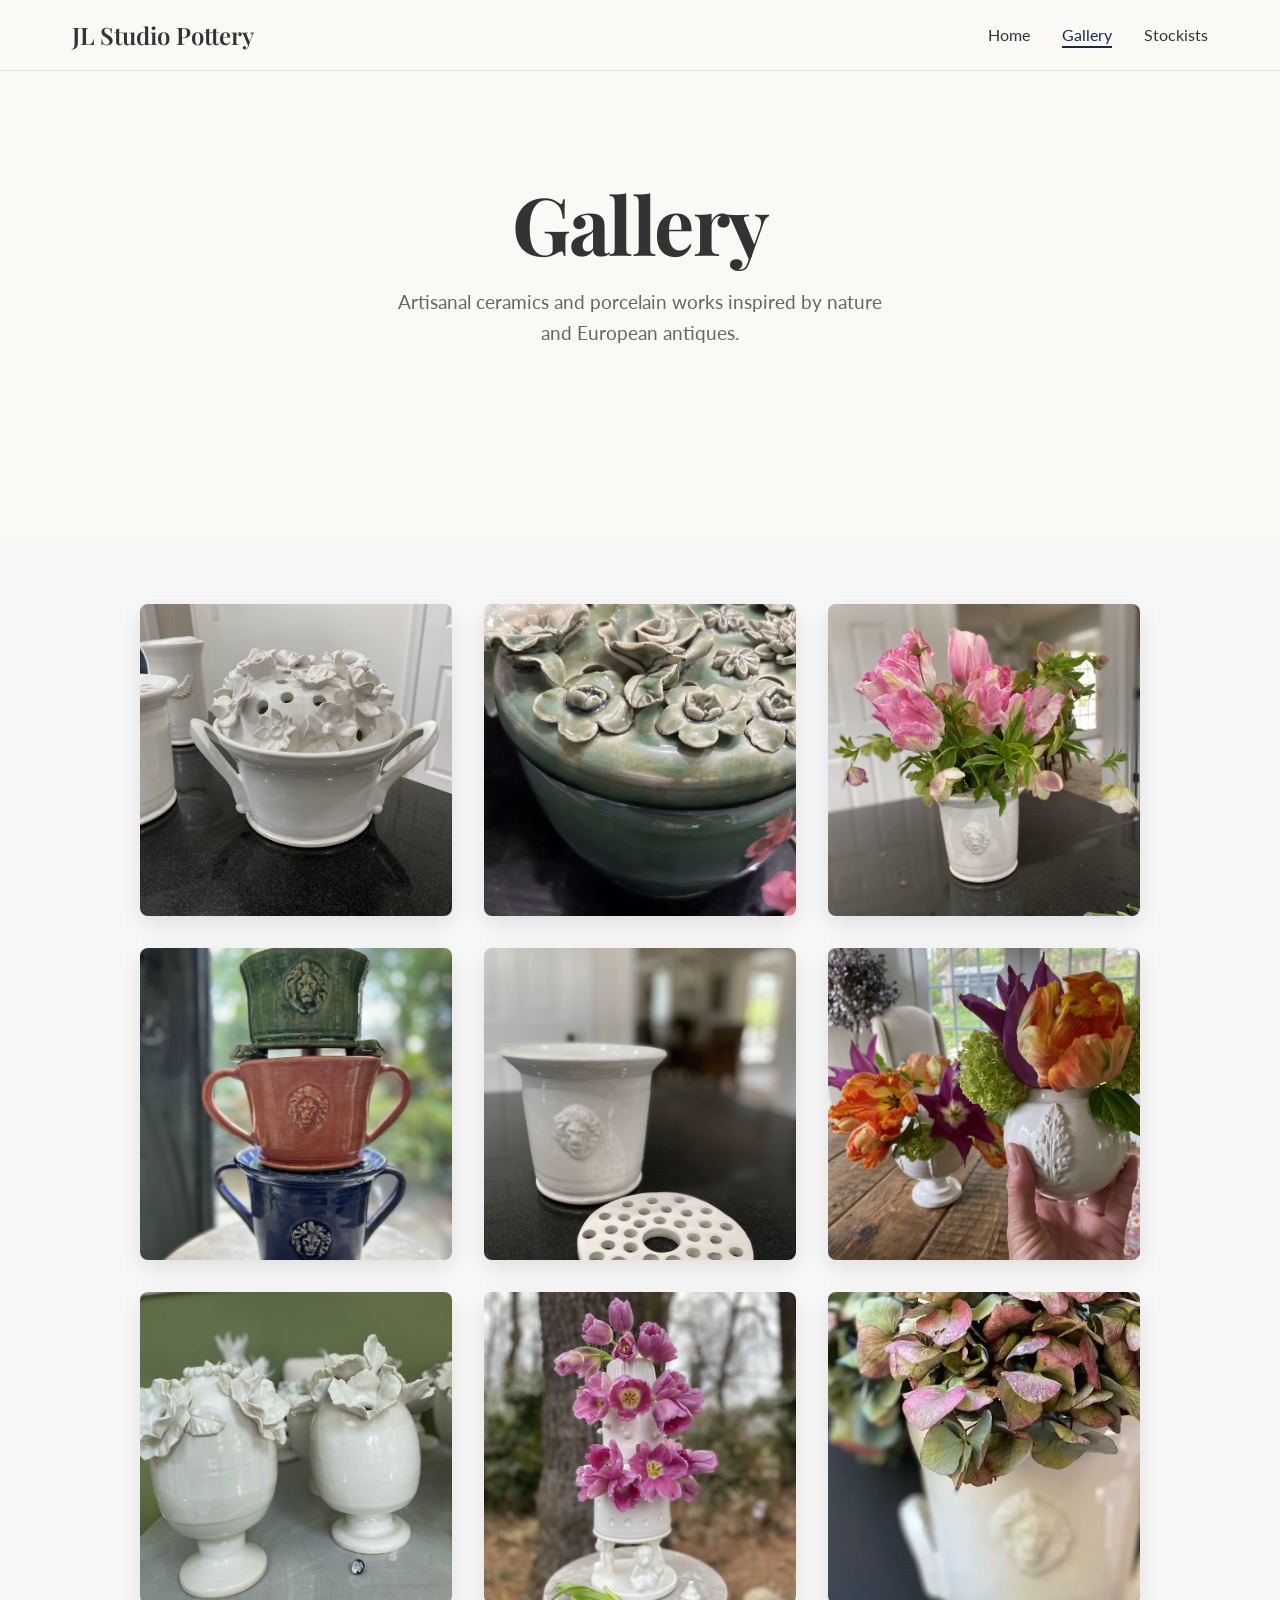
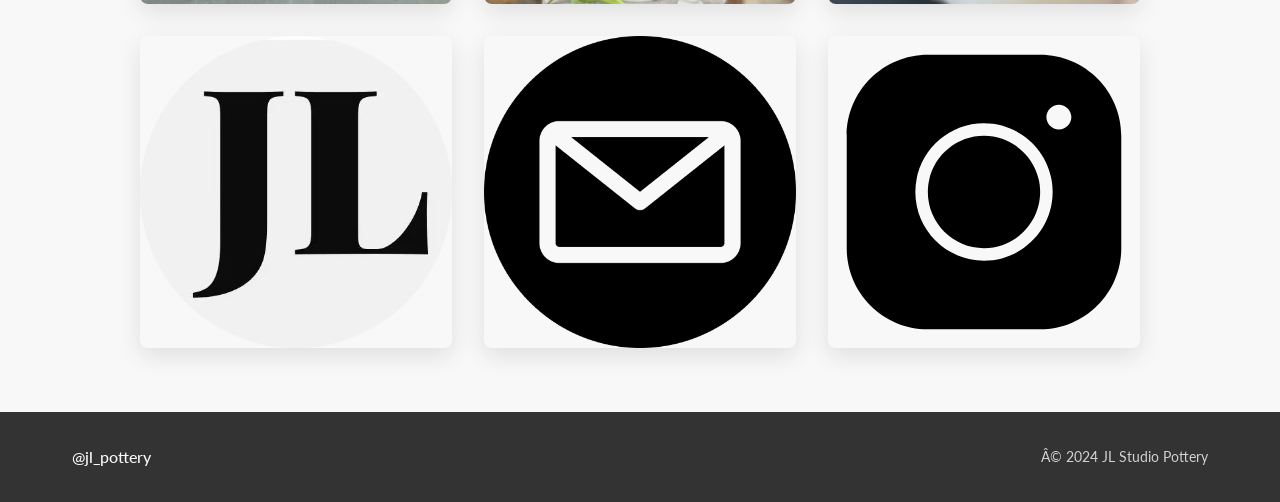
==== commit 4adc92b9: "Address additional improvements: replace placeholder image, add semantic HTML tags, update tests" ====
--- a/gallery.html
+++ b/gallery.html
@@ -50,73 +50,75 @@
     </section>
 
     <!-- Gallery Grid -->
-    <section class="gallery">
-        <div class="container">
-            <div class="gallery-grid">
-                <!-- Pottery and floral-themed images -->
-                <div class="gallery-item">
-                    <img src="assets/Bough_Pot1.webp" 
-                         alt="Bough Pot 1" 
-                         class="gallery-image">
-                </div>
-                <div class="gallery-item">
-                    <img src="assets/Bough_Pot2.webp" 
-                         alt="Bough Pot 2" 
-                         class="gallery-image">
-                </div>
-                <div class="gallery-item">
-                    <img src="assets/Cache_Pot1.webp" 
-                         alt="Cache Pot 1" 
-                         class="gallery-image">
-                </div>
-                <div class="gallery-item">
-                    <img src="assets/Cache_Pot2.webp" 
-                         alt="Cache Pot 2" 
-                         class="gallery-image">
-                </div>
-                <div class="gallery-item">
-                    <img src="assets/Cache_Pot3.webp" 
-                         alt="Cache Pot 3" 
-                         class="gallery-image">
-                </div>
-                <div class="gallery-item">
-                    <img src="assets/Vase1.webp" 
-                         alt="Vase 1" 
-                         class="gallery-image">
-                </div>
-                <div class="gallery-item">
-                    <img src="assets/Vase2.webp" 
-                         alt="Vase 2" 
-                         class="gallery-image">
-                </div>
-                <div class="gallery-item">
-                    <img src="assets/Vase3.webp" 
-                         alt="Vase 3" 
-                         class="gallery-image">
-                </div>
-                <div class="gallery-item">
-                    <img src="assets/lion-urn.webp" 
-                         alt="Lion Urn" 
-                         class="gallery-image">
-                </div>
-                <div class="gallery-item">
-                    <img src="assets/Logo.webp" 
-                         alt="Logo" 
-                         class="gallery-image">
-                </div>
-                <div class="gallery-item">
-                    <img src="assets/Email.webp" 
-                         alt="Email" 
-                         class="gallery-image">
-                </div>
-                <div class="gallery-item">
-                    <img src="assets/instagram.svg" 
-                         alt="Instagram" 
-                         class="gallery-image">
+    <main>
+        <section class="gallery">
+            <div class="container">
+                <div class="gallery-grid">
+                    <!-- Pottery and floral-themed images -->
+                    <div class="gallery-item">
+                        <img src="assets/Bough_Pot1.webp" 
+                             alt="Bough Pot 1" 
+                             class="gallery-image">
+                    </div>
+                    <div class="gallery-item">
+                        <img src="assets/Bough_Pot2.webp" 
+                             alt="Bough Pot 2" 
+                             class="gallery-image">
+                    </div>
+                    <div class="gallery-item">
+                        <img src="assets/Cache_Pot1.webp" 
+                             alt="Cache Pot 1" 
+                             class="gallery-image">
+                    </div>
+                    <div class="gallery-item">
+                        <img src="assets/Cache_Pot2.webp" 
+                             alt="Cache Pot 2" 
+                             class="gallery-image">
+                    </div>
+                    <div class="gallery-item">
+                        <img src="assets/Cache_Pot3.webp" 
+                             alt="Cache Pot 3" 
+                             class="gallery-image">
+                    </div>
+                    <div class="gallery-item">
+                        <img src="assets/Vase1.webp" 
+                             alt="Vase 1" 
+                             class="gallery-image">
+                    </div>
+                    <div class="gallery-item">
+                        <img src="assets/Vase2.webp" 
+                             alt="Vase 2" 
+                             class="gallery-image">
+                    </div>
+                    <div class="gallery-item">
+                        <img src="assets/Vase3.webp" 
+                             alt="Vase 3" 
+                             class="gallery-image">
+                    </div>
+                    <div class="gallery-item">
+                        <img src="assets/lion-urn.webp" 
+                             alt="Lion Urn" 
+                             class="gallery-image">
+                    </div>
+                    <div class="gallery-item">
+                        <img src="assets/Logo.webp" 
+                             alt="Logo" 
+                             class="gallery-image">
+                    </div>
+                    <div class="gallery-item">
+                        <img src="assets/Email.webp" 
+                             alt="Email" 
+                             class="gallery-image">
+                    </div>
+                    <div class="gallery-item">
+                        <img src="assets/instagram.svg" 
+                             alt="Instagram" 
+                             class="gallery-image">
+                    </div>
                 </div>
             </div>
-        </div>
-    </section>
+        </section>
+    </main>
 
     <!-- Global Footer -->
     <footer class="global-footer">
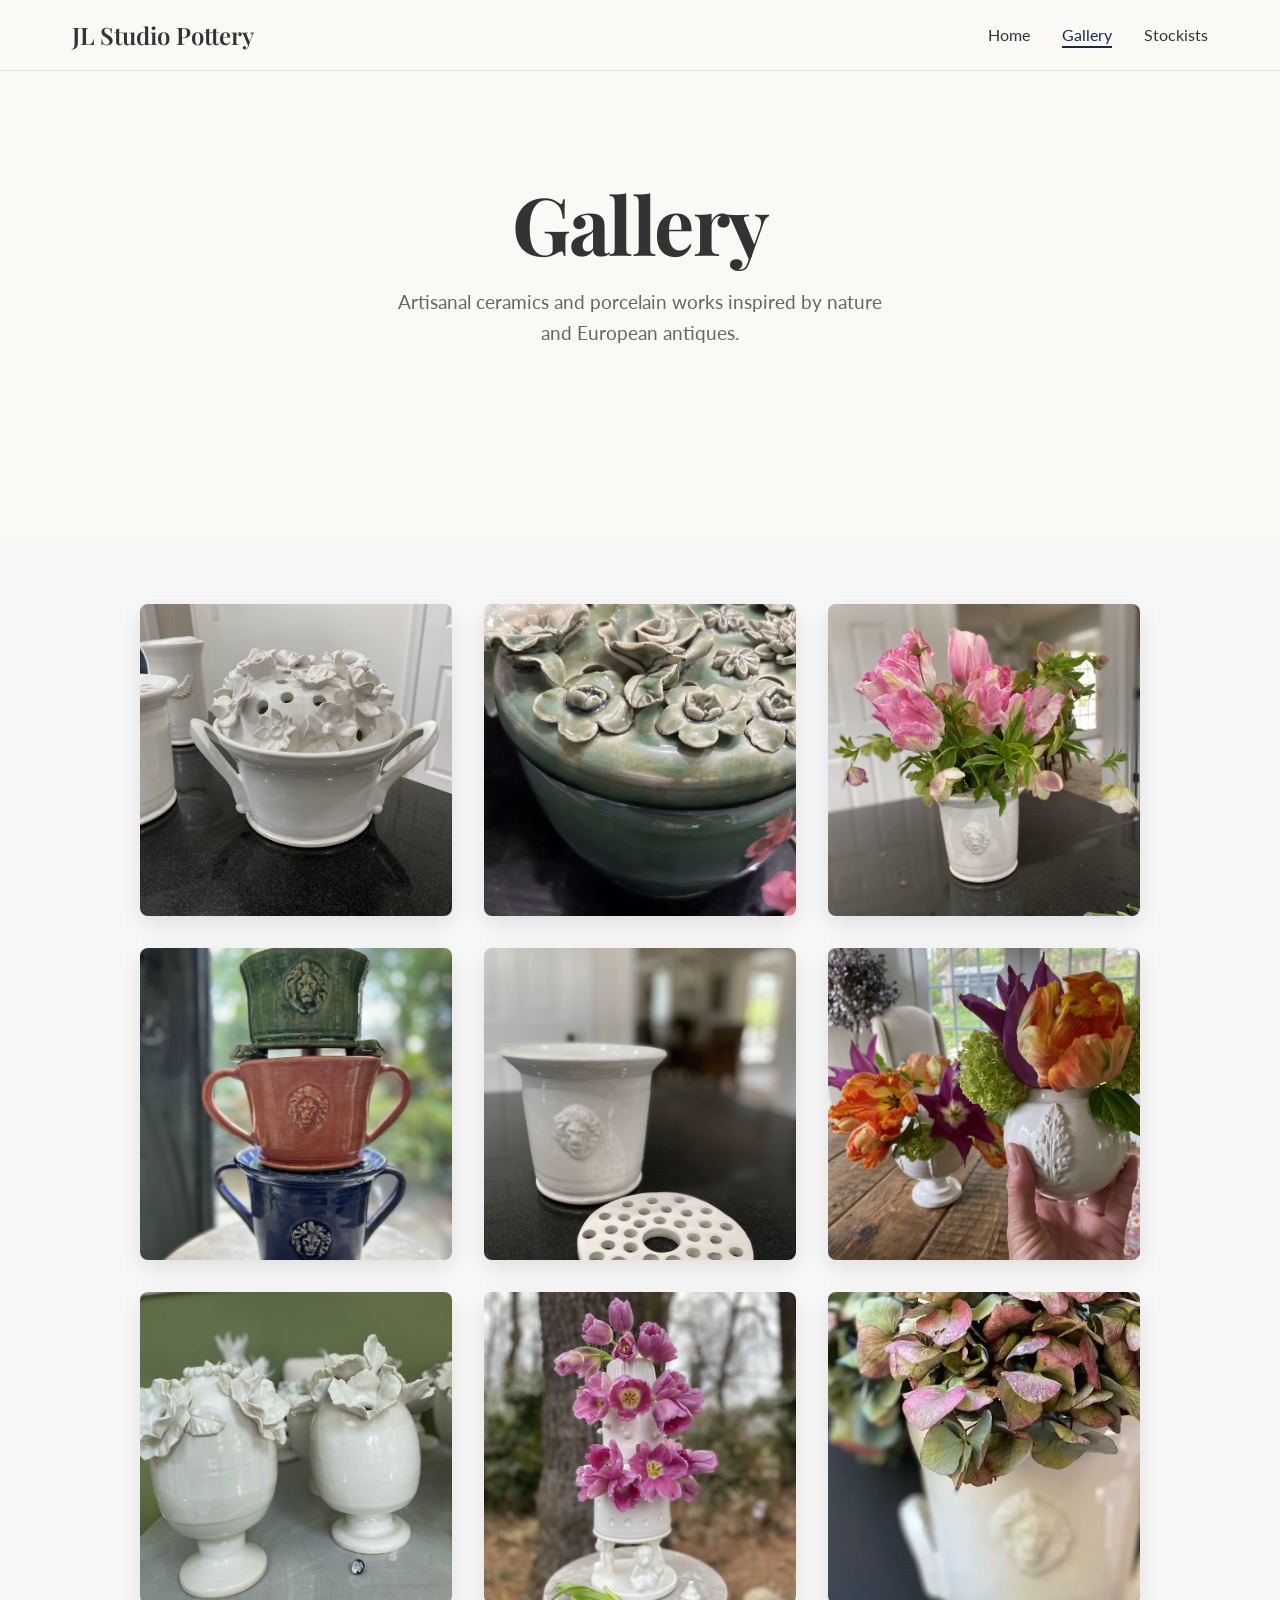
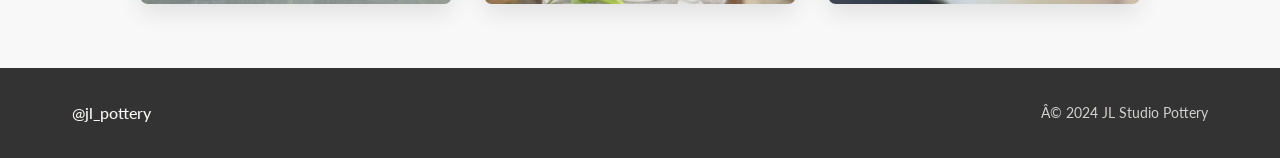
==== commit 4ae9c4a2: "Remove last row of gallery grid (Logo, Email, Instagram) as we are out of camera photos" ====
--- a/gallery.html
+++ b/gallery.html
@@ -50,6 +50,7 @@
     </section>
 
     <!-- Gallery Grid -->
+    <!-- Updated on 2025-08-17 to use local assets instead of placeholder images from picsum.photos -->
     <main>
         <section class="gallery">
             <div class="container">
@@ -100,21 +101,6 @@
                              alt="Lion Urn" 
                              class="gallery-image">
                     </div>
-                    <div class="gallery-item">
-                        <img src="assets/Logo.webp" 
-                             alt="Logo" 
-                             class="gallery-image">
-                    </div>
-                    <div class="gallery-item">
-                        <img src="assets/Email.webp" 
-                             alt="Email" 
-                             class="gallery-image">
-                    </div>
-                    <div class="gallery-item">
-                        <img src="assets/instagram.svg" 
-                             alt="Instagram" 
-                             class="gallery-image">
-                    </div>
                 </div>
             </div>
         </section>
